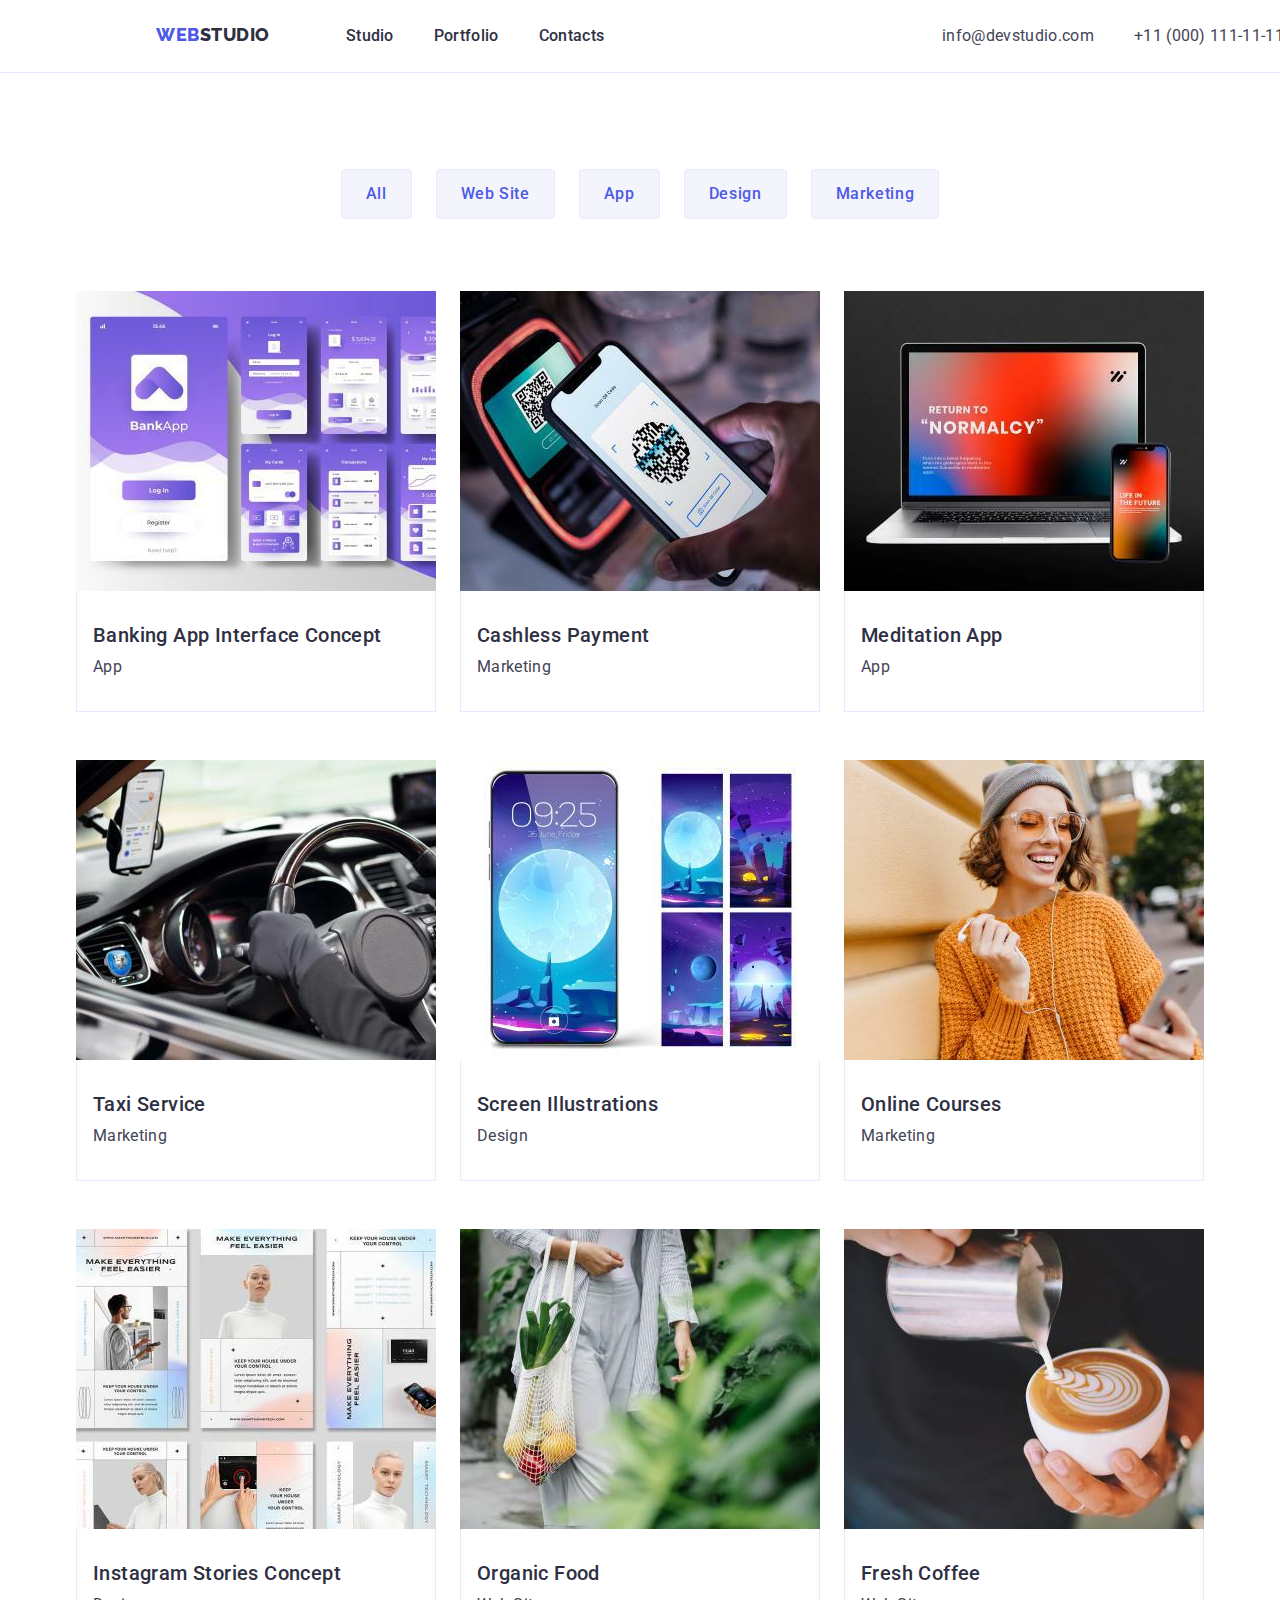
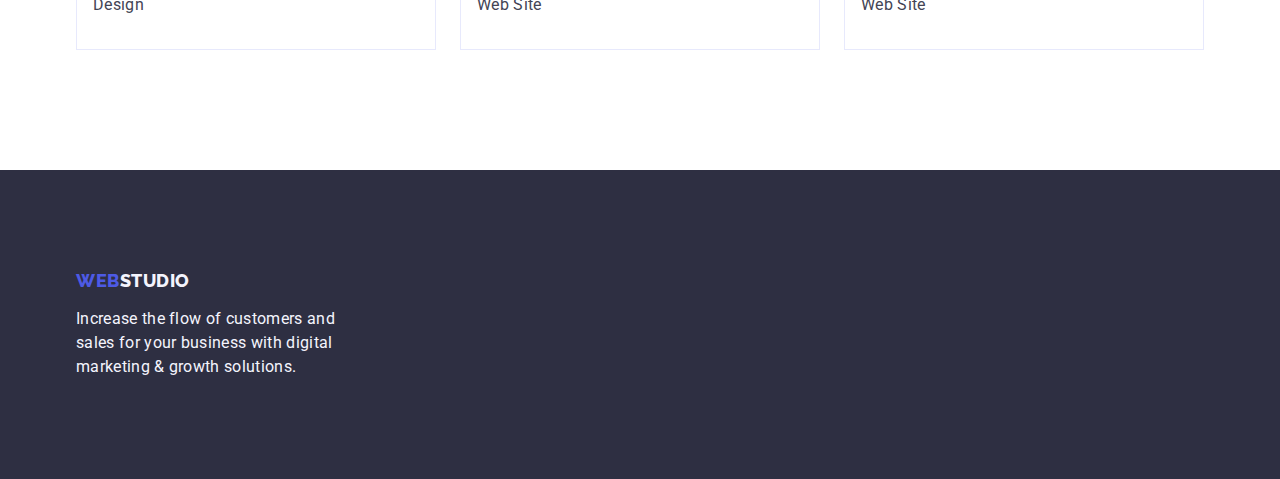
==== portfolio.html @ 1bda496f "new repository for hw3" ====
<!DOCTYPE html>
<html lang="en">
  <head>
    <meta charset="UTF-8" />
    <meta http-equiv="X-UA-Compatible" content="IE=edge" />
    <meta name="viewport" content="width=device-width, initial-scale=1.0" />
    <link
      rel="stylesheet"
      href="https://cdn.jsdelivr.net/npm/modern-normalize@1.1.0/modern-normalize.min.css"
    />
    <link rel="stylesheet" href="./css/styles.css" />
    <link rel="preconnect" href="https://fonts.googleapis.com" />
    <link rel="preconnect" href="https://fonts.gstatic.com" crossorigin />
    <link
      href="https://fonts.googleapis.com/css2?family=Raleway:wght@800&family=Roboto:wght@400;500;700;900&display=swap"
      rel="stylesheet"
    />
    <title>Portfolio</title>
  </head>
  <body class="text">
    <!--Шапка-->
    <header class="header">
      <div class="container header-box">
        <nav class="nav list">
          <a class="logo link" href="./index.html"
            >Web<span class="nav-logo">Studio</span></a
          >
          <ul class="nav-but-text list">
            <li class="nav menu-item">
              <a class="link menu" href="./index.html">Studio</a>
            </li>
            <li class="nav menu-item">
              <a class="link menu" href="./portfolio.html">Portfolio</a>
            </li>
            <li class="nav"><a class="link menu" href="">Contacts</a></li>
          </ul>
        </nav>
        <address class="address">
          <ul class="list">
            <li class="menu-item">
              <a class="mail link" href="mailto:info@devstudio.com"
                >info@devstudio.com</a
              >
            </li>
            <li>
              <a class="mail link" href="tel:+110001111111"
                >+11 (000) 111-11-11</a
              >
            </li>
          </ul>
        </address>
      </div>
    </header>
    <main>
      <section class="portfolio">
        <div class="container portfolio-box">
          <h1 hidden>Examples</h1>
          <!--Filters-->
          <ul class="list portfolio-nav">
            <li><button class="filtr-button" type="button">All</button></li>
            <li>
              <button class="filtr-button" type="button">Web Site</button>
            </li>
            <li><button class="filtr-button" type="button">App</button></li>
            <li><button class="filtr-button" type="button">Design</button></li>
            <li>
              <button class="filtr-button" type="button">Marketing</button>
            </li>
          </ul>
          <ul class="list portfolio-projects">
            <li class="project-card">
              <a class="link" href=""
                ><img src="./images/bankmap.jpg" alt="bankmap" width="360" />
                <div class="card-content">
                  <h2 class="examples-name">Banking App Interface Concept</h2>
                  <p class="examples-type">App</p>
                </div>
              </a>
            </li>
            <li class="project-card">
              <a class="link" href=""
                ><img src="./images/cashless.jpg" alt="cashless" width="360" />
                <div class="card-content">
                  <h2 class="examples-name">Cashless Payment</h2>
                  <p class="examples-type">Marketing</p>
                </div>
              </a>
            </li>

            <li class="project-card">
              <a class="link" href=""
                ><img
                  src="./images/meditation.jpg"
                  alt="meditation"
                  width="360"
                />
                <div class="card-content">
                  <h2 class="examples-name">Meditation App</h2>
                  <p class="examples-type">App</p>
                </div>
              </a>
            </li>

            <li class="project-card">
              <a class="link" href=""
                ><img src="./images/taxi.jpg" alt="taxi" width="360" />
                <div class="card-content">
                  <h2 class="examples-name">Taxi Service</h2>
                  <p class="examples-type">Marketing</p>
                </div>
              </a>
            </li>

            <li class="project-card">
              <a class="link" href=""
                ><img src="./images/screen.jpg" alt="screen" width="360" />
                <div class="card-content">
                  <h2 class="examples-name">Screen Illustrations</h2>
                  <p class="examples-type">Design</p>
                </div>
              </a>
            </li>

            <li class="project-card">
              <a class="link" href=""
                ><img
                  src="./images/online.jpg"
                  alt="online courses"
                  width="360"
                />
                <div class="card-content">
                  <h2 class="examples-name">Online Courses</h2>
                  <p class="examples-type">Marketing</p>
                </div>
              </a>
            </li>

            <li class="project-card">
              <a class="link" href=""
                ><img
                  src="./images/instagram.jpg"
                  alt="instagram"
                  width="360"
                />
                <div class="card-content">
                  <h2 class="examples-name">Instagram Stories Concept</h2>
                  <p class="examples-type">Design</p>
                </div>
              </a>
            </li>

            <li class="project-card">
              <a class="link" href=""
                ><img src="./images/organic.jpg" alt="organic" width="360" />
                <div class="card-content">
                  <h2 class="examples-name">Organic Food</h2>
                  <p class="examples-type">Web Site</p>
                </div>
              </a>
            </li>

            <li class="project-card">
              <a class="link" href=""
                ><img src="./images/fresh.jpg" alt="fresh" width="360" />
                <div class="card-content">
                  <h2 class="examples-name">Fresh Coffee</h2>
                  <p class="examples-type">Web Site</p>
                </div>
              </a>
            </li>
          </ul>
        </div>
      </section>
    </main>
    <!--Footer-->
    <footer class="footer">
      <div class="container box">
        <a class="logo link footer-link" href="./index.html"
          >Web<span class="logoweb">Studio</span></a
        >
        <p class="footer-text">
          Increase the flow of customers and sales for your business with
          digital marketing & growth solutions.
        </p>
      </div>
    </footer>
  </body>
</html>
---- css/styles.css ----
/*navigation header*/
:root {
  --primary-brand: #4d5ae5;
  --pressed-state: #404bbf;
  --dark: #2e2f42;
  --success: #31d0aa;
  --text: #434455;
  --subtle-text: #8e8f99;
  --accent: #e7e9fc;
  --light: #f4f4fd;
  --modal-overlay: #2e2f42;
  --hero-background: #2e2f42;
  --white-background: #ffffff;
  --modal-background: #fcfcfc;
}
h1,
h2,
h3,
h4,
p {
  margin-top: 0;
  margin-bottom: 0;
}
ul,
ol {
  margin-top: 0;
  margin-bottom: 0;
  padding-left: 0;
}
img {
  display: block;
}
button {
  cursor: pointer;
}
.header {
  border-bottom: 1px solid var(--accent);
  width: 1440px;
  padding-top: 24px;
  padding-bottom: 24px;
  padding-left: 0;
}
.header-box {
  display: flex;
}
.list {
  list-style-type: none;
  display: flex;
}
.link {
  text-decoration: none;
}
.menu-item:not(:last-child) {
  margin-right: 40px;
}

.container {
  width: 1158px;
  margin-left: auto;
  margin-right: auto;
  padding-left: 15px;
  padding-right: 15px;
}
/*- HEADER-*/

.nav {
  color: var(--dark);
}
.nav:hover,
.nav:focus {
  color: var(--pressed-state);
}
.nav:active {
  color: var(--pressed-state);
}
.nav-logo {
  color: var(--dark);
}
.menu {
  font-weight: 500;
  font-size: 16px;
  line-height: 1.5;
  letter-spacing: 0.02em;
  color: var(--dark);
  padding-top: 24px;
  padding-bottom: 24px;
}
.menu:hover,
.menu:focus {
  color: var(--pressed-state);
}

.address {
  display: flex;
  margin-left: auto;
  color: var(--text);
  font-size: 16px;
  font-style: normal;
  line-height: 1.5;
  letter-spacing: 0.02em;
}
.mail {
  font-size: 16px;
  line-height: 1.5;
  letter-spacing: 0.02em;
  color: var(--text);
}
.mail:hover,
.mail:focus {
  color: var(--pressed-state);
}
.mail:active {
  color: var(--pressed-state);
}

/*section hero*/

.hero {
  background: var(--dark);
  color: var(--white-background);
  padding-top: 188px;
  padding-bottom: 188px;
}
.hero-text {
  font-weight: 700;
  font-size: 56px;
  line-height: 1.07;
  letter-spacing: 0.02em;
  text-align: center;
  max-width: 496px;
  margin-left: auto;
  margin-right: auto;
  margin-bottom: 48px;
}
.hero-button {
  background-color: var(--primary-brand);
  color: var(--white-background);
  font-family: "Roboto", sans-serif;
  font-weight: 500;
  font-size: 16px;
  line-height: 1.5;
  letter-spacing: 0.04em;
  border: none;
  border-radius: 4px;
  display: block;
  padding: 16px 32px;
  margin-left: auto;
  margin-right: auto;
  min-width: 169px;
  align-items: flex-start;
}

.hero-button:hover,
.hero-button:focus {
  background-color: var(--pressed-state);
  color: #ffffff;
}

.hero-button:active {
  background-color: var(var(--pressed-state));
  color: #ffffff;
}

.filtr-button {
  background-color: var(--light);
  color: #4d5ae5;
  font-family: "Roboto", sans-serif;
  font-weight: 500;
  font-size: 16px;
  line-height: 1.5;
  letter-spacing: 0.04em;
  padding: 12px 24px;
  border: 1px solid var(--accent);
  border-radius: 4px;
}
.filtr-button:hover,
.filtr-button:focus {
  background-color: var(--pressed-state);
  color: var(--white-background);
  border: 1px solid transparent;
}

.filtr-button:active {
  background-color: var(--pressed-state);
  color: #ffffff;
}

.text {
  font-family: "Roboto", sans-serif;
  font-size: 16px;
  line-height: 1.5;
  letter-spacing: 2%;
  color: var(--text);
  background-color: var(--white-background);
}
.logo {
  color: var(--primary-brand);
  font-family: "Raleway", sans-serif;
  font-weight: 800;
  font-size: 18px;
  line-height: 1.17;
  align-items: center;
  letter-spacing: 0.03em;
  text-transform: uppercase;
  margin-right: 76px;
  margin-left: 0;
}

.logoweb {
  color: var(--light);
}
.nav-but-text {
  font-weight: 500;
  font-size: 16px;
  line-height: 1.5;
  letter-spacing: 0.02em;
  list-style-type: none;
  color: var(--dark);
}
/*About company*/
.company {
  display: flex;
  padding-top: 120px;
  padding-bottom: 120px;
  margin-left: auto;
  margin-right: auto;
}
.company-descr {
  font-weight: 500;
  font-size: 20px;
  line-height: 1.2;
  letter-spacing: 0.02em;
  color: var(--dark);
  margin-bottom: 8px;
}
.list-item-view {
  width: calc((100% - 72px) / 4);
  min-width: 264px;
}

.visually-hidden {
  position: absolute;
  width: 1px;
  height: 1px;
  margin: -1px;
  border: 0;
  padding: 0;
  white-space: nowrap;
  clip-path: inset(100%);
  clip: rect(0 0 0 0);
  overflow: hidden;
}

.company-text {
  font-size: 16px;
  line-height: 1.5;
  letter-spacing: 0.02em;
  color: var(--text);
}
.company-header {
  font-family: "Roboto";
  font-weight: 700;
  font-size: 36px;
  line-height: 1.11;
  text-align: center;
  letter-spacing: 0.02em;
  color: var(--dark);
  display: block;
  margin-bottom: 8px;
}
/*What we are doing*/
.tasks {
  padding-bottom: 120px;
}
.task-list {
  display: flex;
  gap: 24px;
  margin-right: 0;
}
.tasks-text {
  font-weight: 700;
  font-size: 36px;
  line-height: 1.11;
  text-align: center;
  letter-spacing: 0.02em;
  text-transform: capitalize;
  color: var(--dark);
  margin-bottom: 72px;
}
.tasks-view {
  width: calc((100% - 48px) / 3);
}
/*our team*/
.team {
  background-color: var(--light);
  padding: 120px 0;
}
.team-header {
  font-weight: 700;
  font-size: 36px;
  line-height: 1.11;
  text-align: center;
  letter-spacing: 0.02em;
  text-transform: capitalize;
  color: var(--dark);
  margin-bottom: 72px;
}
.team-list {
  margin-right: 0;
  gap: 24px;
}
.team-list-item {
  background: var(--white-background);
  border-radius: 0px 0px 4px 4px;
}
.card-content {
  padding: 32px 16px;
}
.team-name {
  font-weight: 500;
  font-size: 20px;
  line-height: 1.2;
  letter-spacing: 0.02em;
  color: var(--dark);
  text-align: center;
  margin-bottom: 8px;
}
.team-job {
  font-size: 16px;
  line-height: 24px;
  letter-spacing: 0.02em;
  color: var(--text);
  text-align: center;
}

/*page 2 portfolio   examples*/

.examples-name {
  font-weight: 500;
  font-size: 20px;
  line-height: 1.2;
  letter-spacing: 0.02em;
  color: var(--dark);
  margin-bottom: 8px;
}
.examples-type {
  font-size: 16px;
  line-height: 1.5;
  letter-spacing: 0.02em;
  color: var(--text);
}
/*footer*/
.footer {
  display: block;
  background-color: var(--dark);
  padding: 100px 0;
}
.footer-link {
  display: inline-block;
  margin-bottom: 16px;
  width: 264px;
}
.footer-text {
  margin-right: auto;
  font-size: 16px;
  line-height: 24px;
  width: 264px;
  letter-spacing: 0.02em;
  color: var(--light);
}

/*-PORTFOLIO-*/
.portfolio {
  padding: 96px 0 120px;
}
.portfolio-nav {
  display: flex;
  justify-content: center;
  gap: 24px;
  margin-right: 0;
  margin-bottom: 72px;
}
.portfolio-projects {
  display: flex;
  flex-wrap: wrap;
  gap: 24px;
  margin-right: 0;
  row-gap: 48px;
}
.project-card {
  width: calc((100% - 48px) / 3);
}

.card-content {
  padding: 32px 16px;
  border: 1px solid var(--accent);
  border-top: none;
}
.portfolio-box {
  display: flex;
  flex-direction: column;
}
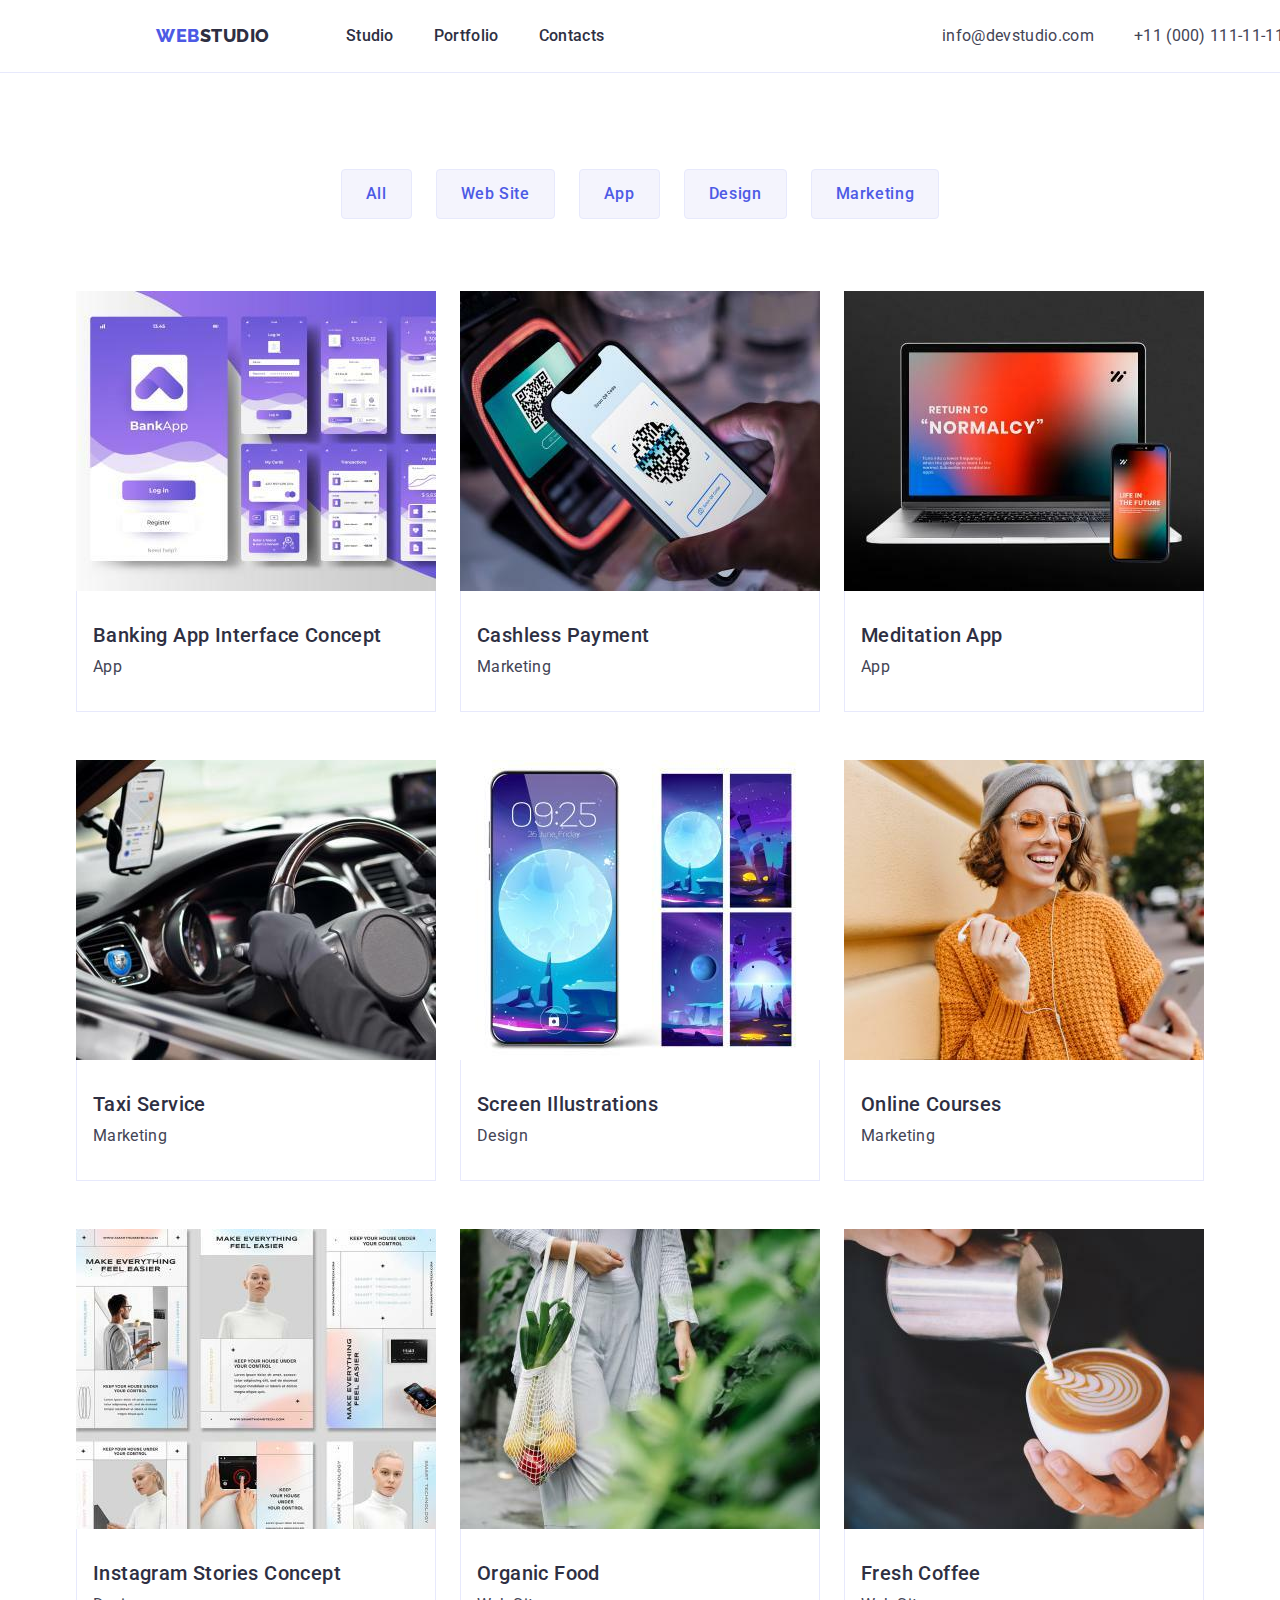
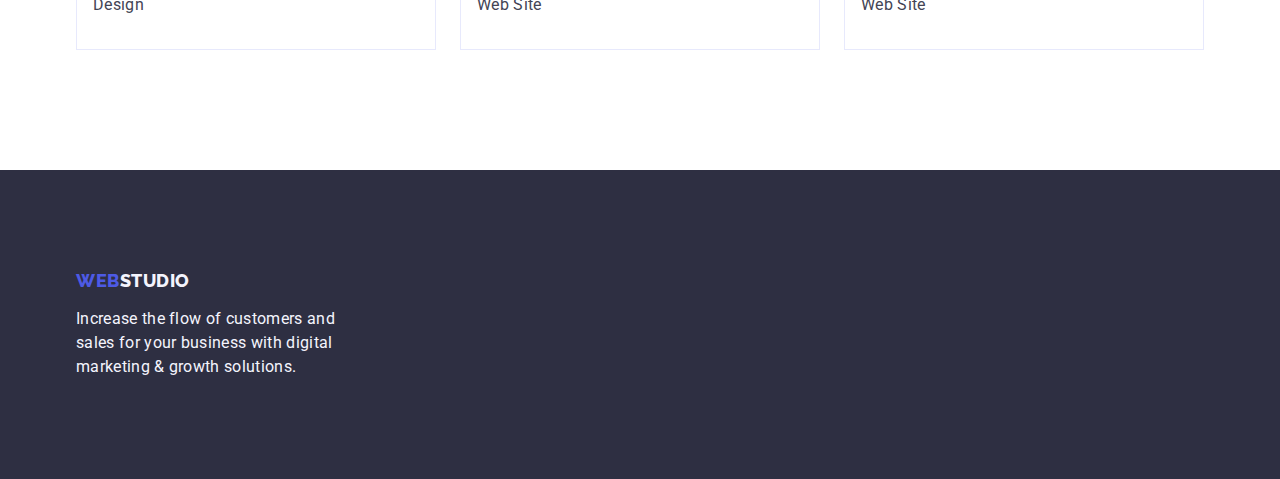
==== commit 45f212a7: "upd" ====
--- a/portfolio.html
+++ b/portfolio.html
@@ -32,7 +32,9 @@
             <li class="nav menu-item">
               <a class="link menu" href="./portfolio.html">Portfolio</a>
             </li>
-            <li class="nav"><a class="link menu" href="">Contacts</a></li>
+            <li class="nav menu-item">
+              <a class="link menu" href="">Contacts</a>
+            </li>
           </ul>
         </nav>
         <address class="address">
--- a/css/styles.css
+++ b/css/styles.css
@@ -65,6 +65,7 @@
 
 .nav {
   color: var(--dark);
+  align-items: center;
 }
 .nav:hover,
 .nav:focus {
@@ -237,6 +238,9 @@
   width: calc((100% - 72px) / 4);
   min-width: 264px;
 }
+.list-item {
+  gap: 24px;
+}
 
 .visually-hidden {
   position: absolute;
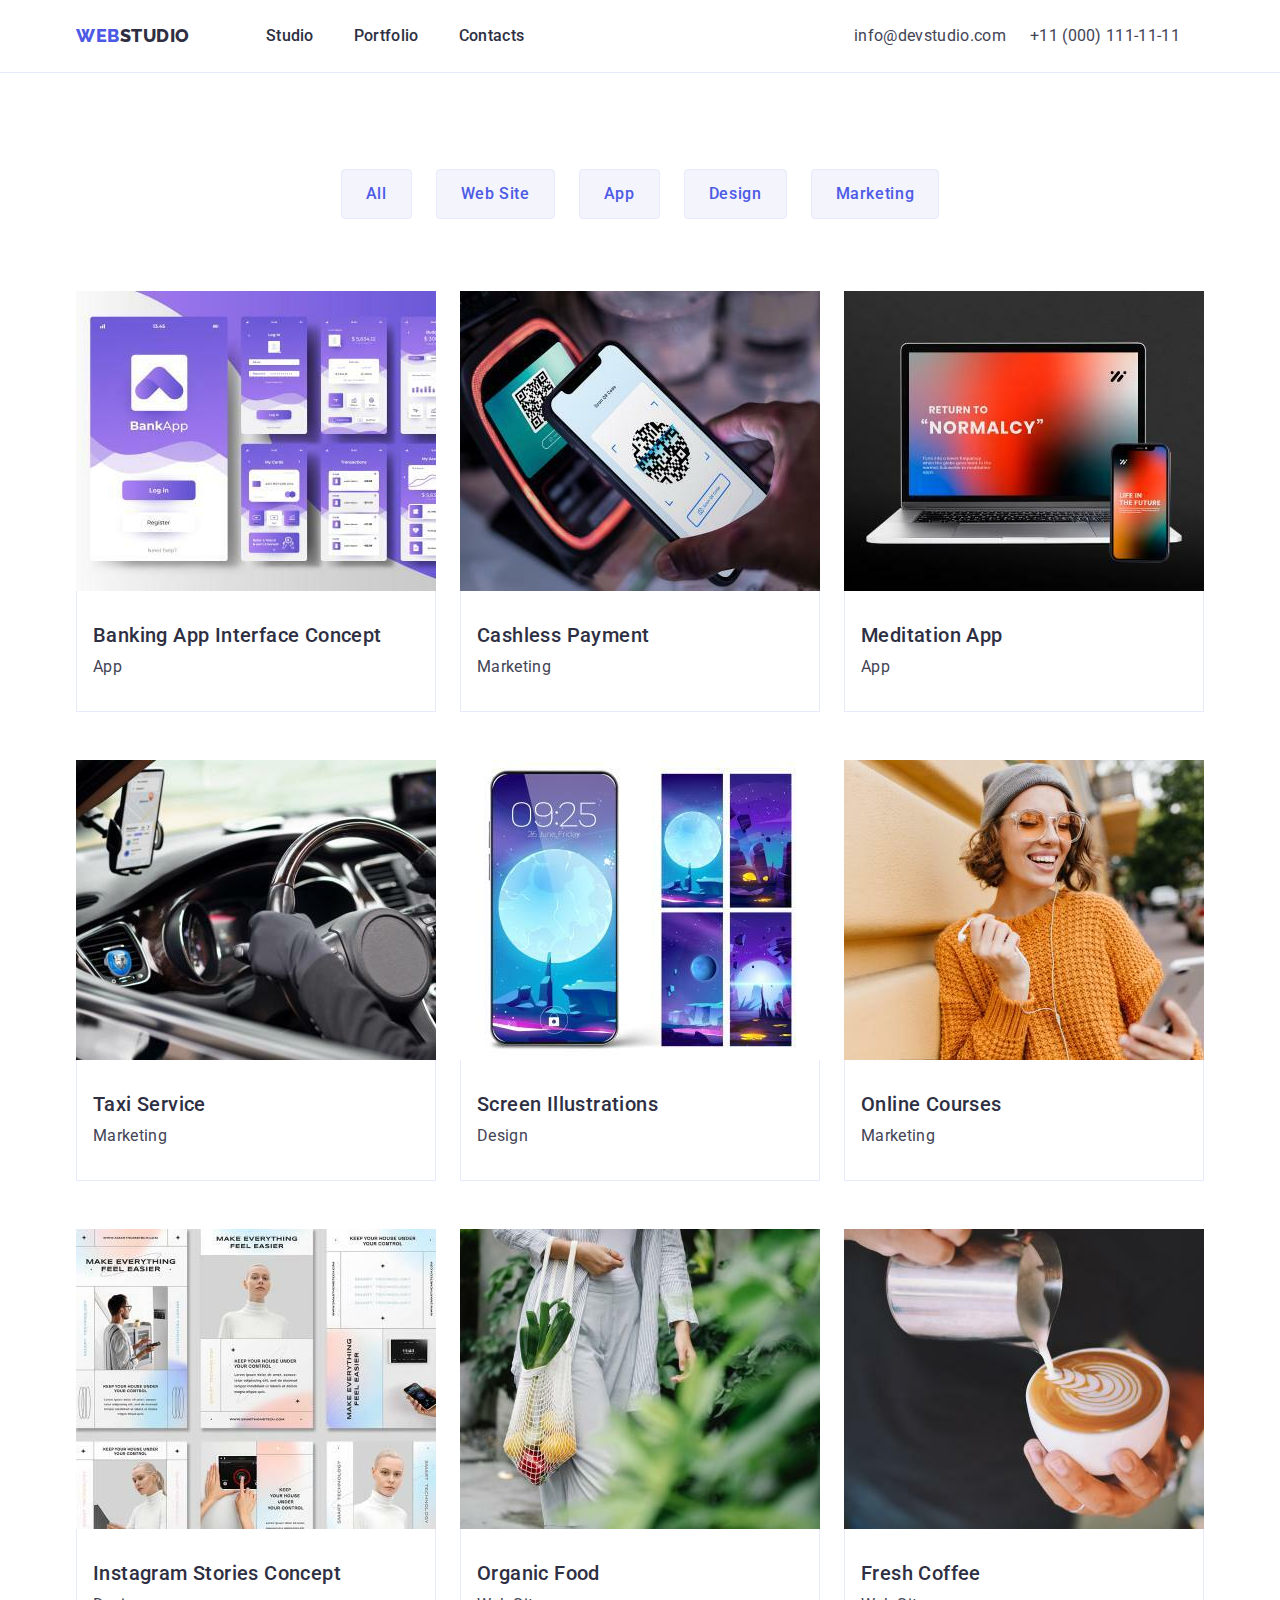
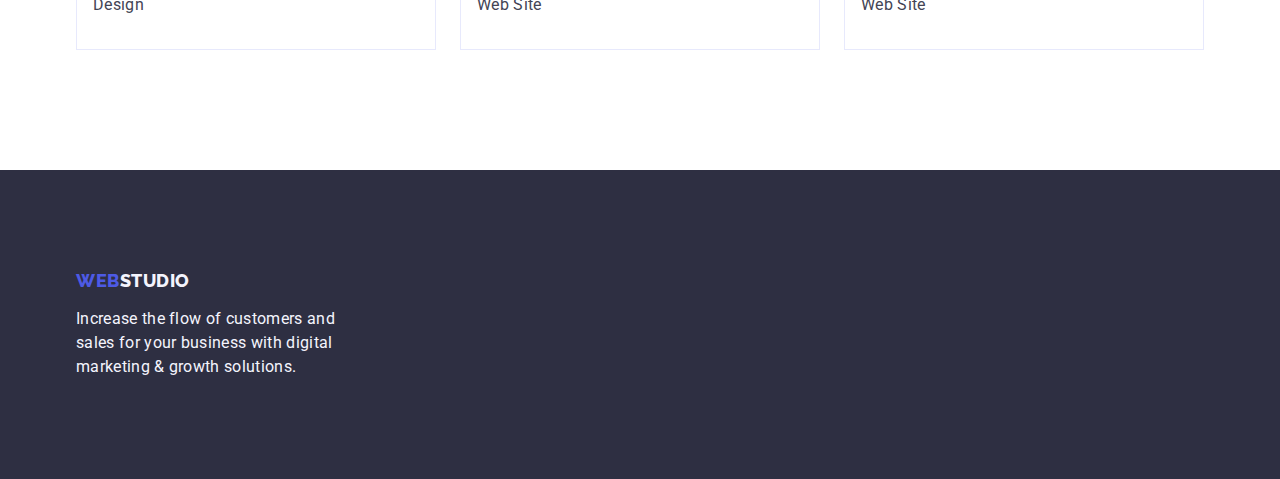
==== commit e9cb3249: "last" ====
--- a/portfolio.html
+++ b/portfolio.html
@@ -22,30 +22,30 @@
     <header class="header">
       <div class="container header-box">
         <nav class="nav list">
-          <a class="logo link" href="./index.html"
+          <a class="logo link padding" href="./index.html"
             >Web<span class="nav-logo">Studio</span></a
           >
           <ul class="nav-but-text list">
-            <li class="nav menu-item">
+            <li class="nav">
               <a class="link menu" href="./index.html">Studio</a>
             </li>
-            <li class="nav menu-item">
+            <li class="nav">
               <a class="link menu" href="./portfolio.html">Portfolio</a>
             </li>
-            <li class="nav menu-item">
+            <li class="nav">
               <a class="link menu" href="">Contacts</a>
             </li>
           </ul>
         </nav>
         <address class="address">
           <ul class="list">
-            <li class="menu-item">
-              <a class="mail link" href="mailto:info@devstudio.com"
+            <li>
+              <a class="mail link padding" href="mailto:info@devstudio.com"
                 >info@devstudio.com</a
               >
             </li>
             <li>
-              <a class="mail link" href="tel:+110001111111"
+              <a class="mail link padding" href="tel:+110001111111"
                 >+11 (000) 111-11-11</a
               >
             </li>
--- a/css/styles.css
+++ b/css/styles.css
@@ -33,12 +33,11 @@
 button {
   cursor: pointer;
 }
+.padding {
+  padding: 24px 0;
+}
 .header {
   border-bottom: 1px solid var(--accent);
-  width: 1440px;
-  padding-top: 24px;
-  padding-bottom: 24px;
-  padding-left: 0;
 }
 .header-box {
   display: flex;
@@ -83,8 +82,7 @@
   line-height: 1.5;
   letter-spacing: 0.02em;
   color: var(--dark);
-  padding-top: 24px;
-  padding-bottom: 24px;
+  padding: 24px 0;
 }
 .menu:hover,
 .menu:focus {
@@ -101,10 +99,13 @@
   letter-spacing: 0.02em;
 }
 .mail {
-  font-size: 16px;
-  line-height: 1.5;
-  letter-spacing: 0.02em;
-  color: var(--text);
+  display: flex;
+  align-items: center;
+  font-size: 16px;
+  line-height: 1.5;
+  letter-spacing: 0.02em;
+  color: var(--text);
+  margin-right: 24px;
 }
 .mail:hover,
 .mail:focus {
@@ -217,6 +218,7 @@
   letter-spacing: 0.02em;
   list-style-type: none;
   color: var(--dark);
+  gap: 40px;
 }
 /*About company*/
 .company {
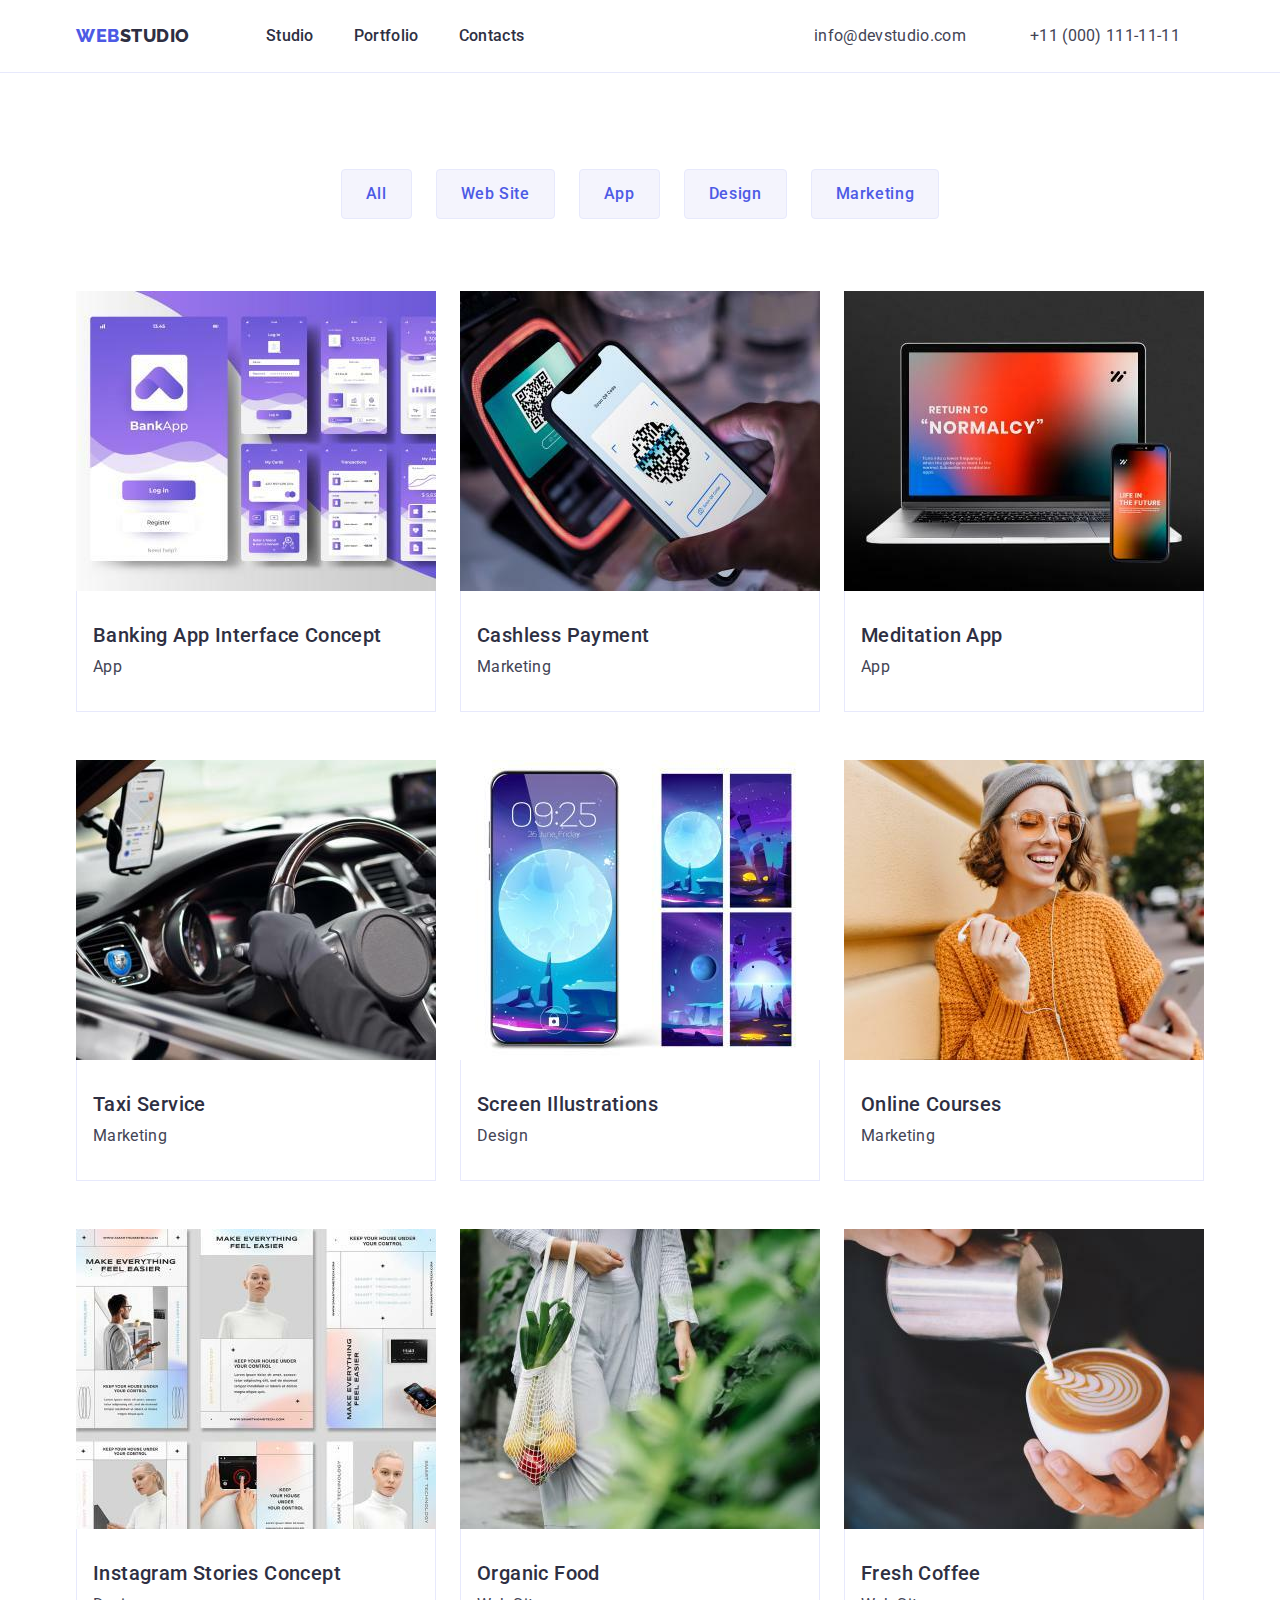
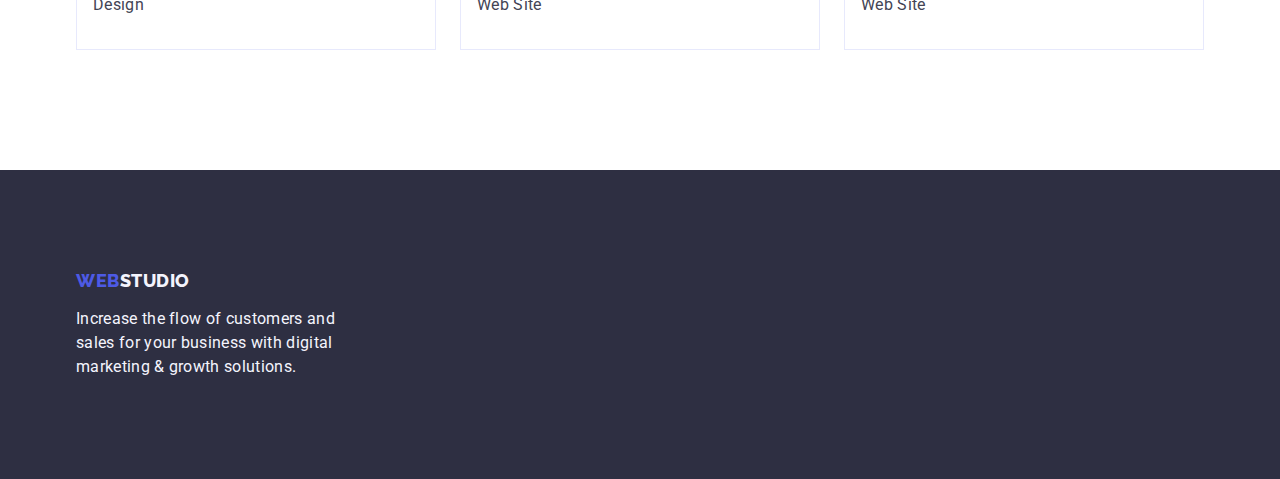
==== commit c75cc42b: "one more" ====
--- a/portfolio.html
+++ b/portfolio.html
@@ -38,7 +38,7 @@
           </ul>
         </nav>
         <address class="address">
-          <ul class="list">
+          <ul class="list address-list">
             <li>
               <a class="mail link padding" href="mailto:info@devstudio.com"
                 >info@devstudio.com</a
--- a/css/styles.css
+++ b/css/styles.css
@@ -98,6 +98,9 @@
   line-height: 1.5;
   letter-spacing: 0.02em;
 }
+.address-list {
+  gap: 40px;
+}
 .mail {
   display: flex;
   align-items: center;
